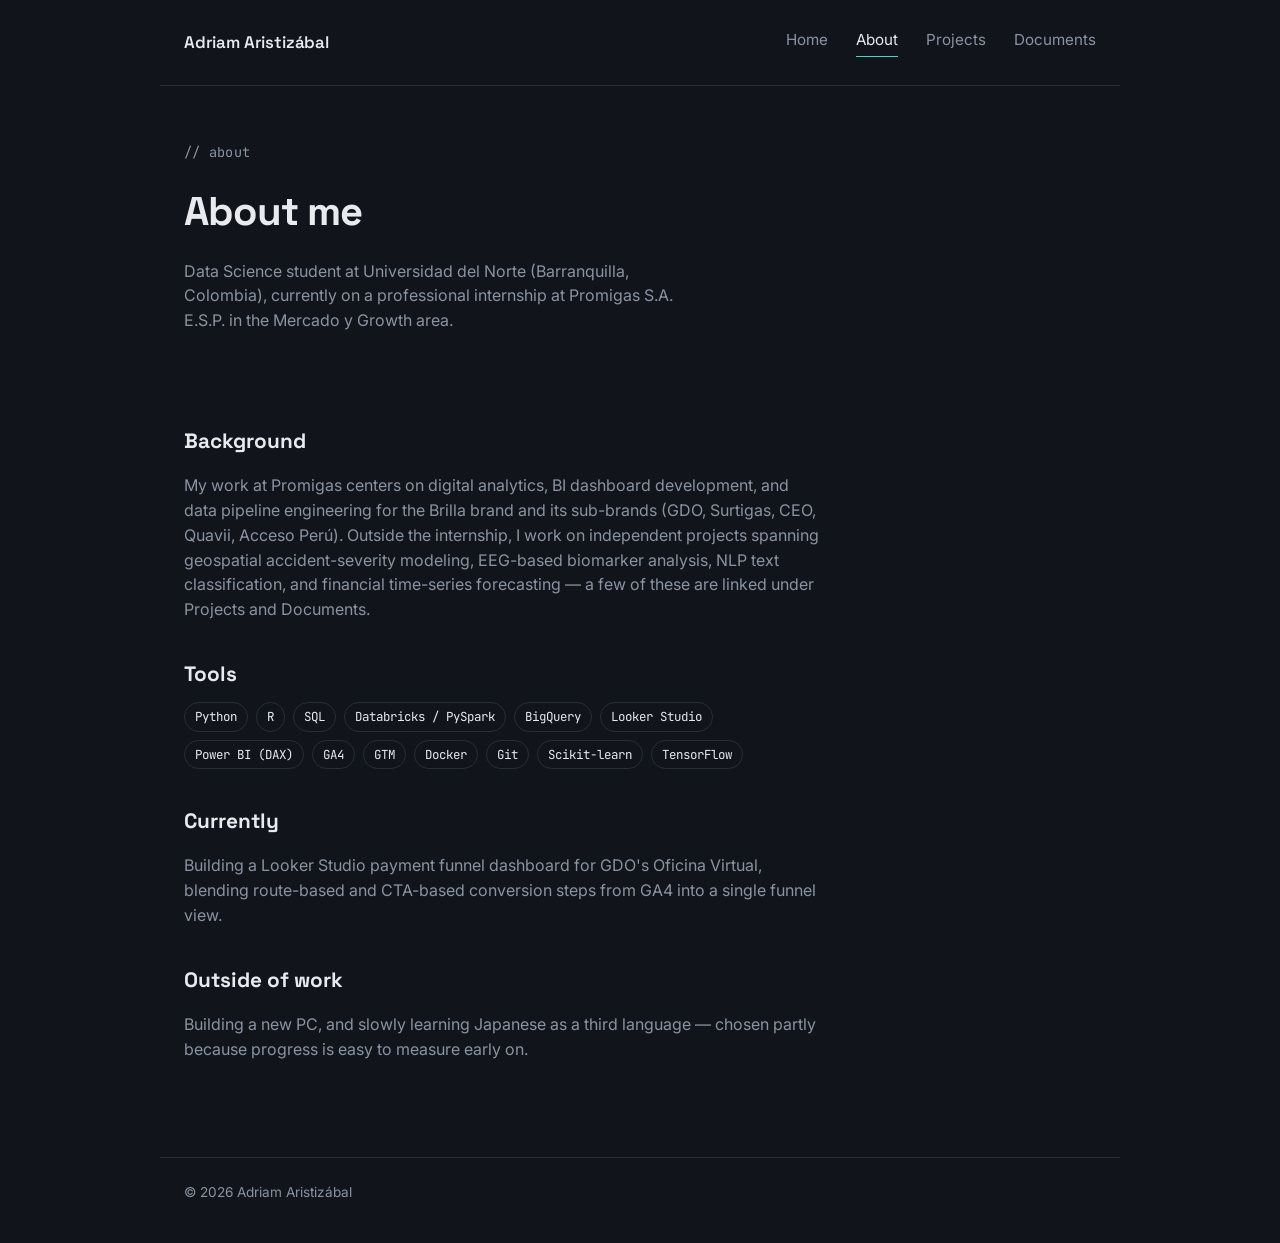
==== about.html @ b163a846 "initial commit" ====
<!doctype html>
<html lang="es">
<head>
  <meta charset="UTF-8">
  <meta name="viewport" content="width=device-width, initial-scale=1.0">
  <title>About — Adriam Aristizábal</title>
  <link rel="preconnect" href="https://fonts.googleapis.com">
  <link rel="preconnect" href="https://fonts.gstatic.com" crossorigin>
  <link href="https://fonts.googleapis.com/css2?family=Space+Grotesk:wght@500;600;700&family=Inter:wght@400;500;600&family=JetBrains+Mono:wght@400;500&display=swap" rel="stylesheet">
  <link rel="stylesheet" href="style.css">
</head>
<body>

  <header class="site-header">
    <a class="brand" href="index.html">Adriam Aristizábal</a>
    <nav class="nav">
      <a href="index.html">Home</a>
      <a href="about.html" aria-current="page">About</a>
      <a href="projects.html">Projects</a>
      <a href="documents.html">Documents</a>
    </nav>
  </header>

  <main>
    <section class="page-hero">
      <p class="eyebrow">// about</p>
      <h1>About me</h1>
      <p>Data Science student at Universidad del Norte (Barranquilla, Colombia), currently on a professional internship at Promigas S.A. E.S.P. in the Mercado y Growth area.</p>
    </section>

    <section class="content-block">
      <h2>Background</h2>
      <p>My work at Promigas centers on digital analytics, BI dashboard development, and data pipeline engineering for the Brilla brand and its sub-brands (GDO, Surtigas, CEO, Quavii, Acceso Perú). Outside the internship, I work on independent projects spanning geospatial accident-severity modeling, EEG-based biomarker analysis, NLP text classification, and financial time-series forecasting — a few of these are linked under Projects and Documents.</p>

      <h2>Tools</h2>
      <div class="tag-row">
        <span class="tag">Python</span>
        <span class="tag">R</span>
        <span class="tag">SQL</span>
        <span class="tag">Databricks / PySpark</span>
        <span class="tag">BigQuery</span>
        <span class="tag">Looker Studio</span>
        <span class="tag">Power BI (DAX)</span>
        <span class="tag">GA4</span>
        <span class="tag">GTM</span>
        <span class="tag">Docker</span>
        <span class="tag">Git</span>
        <span class="tag">Scikit-learn</span>
        <span class="tag">TensorFlow</span>
      </div>

      <h2>Currently</h2>
      <p>Building a Looker Studio payment funnel dashboard for GDO's Oficina Virtual, blending route-based and CTA-based conversion steps from GA4 into a single funnel view.</p>

      <h2>Outside of work</h2>
      <p>Building a new PC, and slowly learning Japanese as a third language — chosen partly because progress is easy to measure early on.</p>
    </section>
  </main>

  <footer class="site-footer">
    <span>&copy; <span id="year"></span> Adriam Aristizábal</span>
  </footer>

  <script>document.getElementById('year').textContent = new Date().getFullYear();</script>
</body>
</html>
---- style.css ----
/* ============================================
   Tokens
   ============================================ */
:root {
  --bg: #11151b;
  --surface: #1a2029;
  --surface-hover: #212a37;
  --border: #262e3b;
  --text: #e8eaed;
  --text-muted: #8a93a3;
  --accent: #4fd1c5;
  --accent-dim: rgba(79, 209, 197, 0.14);

  --font-display: 'Space Grotesk', 'Segoe UI', sans-serif;
  --font-body: 'Inter', 'Segoe UI', sans-serif;
  --font-mono: 'JetBrains Mono', 'Courier New', monospace;
}

* { box-sizing: border-box; }

html { scroll-behavior: smooth; }

body {
  margin: 0;
  background: var(--bg);
  color: var(--text);
  font-family: var(--font-body);
  line-height: 1.55;
  -webkit-font-smoothing: antialiased;
}

a { color: inherit; text-decoration: none; }

img { max-width: 100%; display: block; }

/* ============================================
   Header / Nav
   ============================================ */
.site-header {
  display: flex;
  align-items: center;
  justify-content: space-between;
  max-width: 960px;
  margin: 0 auto;
  padding: 28px 24px;
  border-bottom: 1px solid var(--border);
}

.brand {
  font-family: var(--font-display);
  font-weight: 600;
  font-size: 1.05rem;
  letter-spacing: -0.01em;
}

.nav {
  display: flex;
  gap: 28px;
  font-size: 0.95rem;
}

.nav a {
  color: var(--text-muted);
  transition: color 0.15s ease;
  padding-bottom: 4px;
  border-bottom: 1px solid transparent;
}

.nav a:hover,
.nav a[aria-current="page"] {
  color: var(--text);
  border-bottom-color: var(--accent);
}

/* ============================================
   Main / Hero
   ============================================ */
main {
  max-width: 960px;
  margin: 0 auto;
  padding: 0 24px;
}

.hero {
  padding: 72px 0 48px;
  max-width: 640px;
}

.eyebrow {
  font-family: var(--font-mono);
  color: var(--accent);
  font-size: 0.85rem;
  margin: 0 0 18px;
  letter-spacing: 0.02em;
}

.hero h1 {
  font-family: var(--font-display);
  font-size: clamp(2.2rem, 5vw, 3.2rem);
  line-height: 1.12;
  letter-spacing: -0.02em;
  margin: 0 0 20px;
}

.hero-sub {
  color: var(--text-muted);
  font-size: 1.05rem;
  max-width: 46ch;
}

.page-hero {
  padding: 56px 0 40px;
  max-width: 640px;
}

.page-hero h1 {
  font-family: var(--font-display);
  font-size: clamp(1.9rem, 4vw, 2.5rem);
  letter-spacing: -0.02em;
  margin: 0 0 14px;
}

.page-hero p {
  color: var(--text-muted);
  max-width: 52ch;
}

/* ============================================
   Cards (index nav)
   ============================================ */
.cards {
  display: grid;
  grid-template-columns: repeat(auto-fit, minmax(220px, 1fr));
  gap: 16px;
  padding-bottom: 80px;
}

.card {
  display: block;
  background: var(--surface);
  border: 1px solid var(--border);
  border-radius: 10px;
  padding: 22px 22px 24px;
  transition: background 0.15s ease, border-color 0.15s ease, transform 0.15s ease;
}

.card:hover {
  background: var(--surface-hover);
  border-color: var(--accent);
  transform: translateY(-2px);
}

.card-path {
  display: inline-block;
  font-family: var(--font-mono);
  font-size: 0.78rem;
  color: var(--accent);
  background: var(--accent-dim);
  padding: 3px 8px;
  border-radius: 5px;
  margin-bottom: 14px;
}

.card h2 {
  font-family: var(--font-display);
  font-size: 1.15rem;
  margin: 0 0 8px;
}

.card p {
  color: var(--text-muted);
  font-size: 0.92rem;
  margin: 0;
}

/* ============================================
   About / Projects content
   ============================================ */
.content-block {
  padding-bottom: 80px;
  max-width: 640px;
}

.content-block h2 {
  font-family: var(--font-display);
  font-size: 1.3rem;
  margin: 36px 0 12px;
}

.content-block p {
  color: var(--text-muted);
}

.tag-row {
  display: flex;
  flex-wrap: wrap;
  gap: 8px;
  margin-top: 8px;
}

.tag {
  font-family: var(--font-mono);
  font-size: 0.78rem;
  color: var(--text);
  border: 1px solid var(--border);
  padding: 4px 10px;
  border-radius: 999px;
}

.project-row {
  border: 1px solid var(--border);
  border-radius: 10px;
  padding: 20px 22px;
  margin-bottom: 14px;
  background: var(--surface);
}

.project-row h3 {
  font-family: var(--font-display);
  font-size: 1.05rem;
  margin: 0 0 8px;
}

.project-row p {
  color: var(--text-muted);
  font-size: 0.92rem;
  margin: 0;
}

/* ============================================
   Documents (PDF list)
   ============================================ */
.doc-list {
  padding-bottom: 80px;
  max-width: 640px;
}

.doc-row {
  display: flex;
  align-items: center;
  gap: 16px;
  padding: 16px 4px;
  border-bottom: 1px solid var(--border);
}

.doc-icon {
  font-family: var(--font-mono);
  font-size: 0.72rem;
  color: var(--accent);
  background: var(--accent-dim);
  padding: 4px 7px;
  border-radius: 5px;
  flex-shrink: 0;
}

.doc-info {
  flex: 1;
  min-width: 0;
}

.doc-name {
  display: block;
  font-size: 0.98rem;
}

.doc-meta {
  display: block;
  font-family: var(--font-mono);
  font-size: 0.78rem;
  color: var(--text-muted);
  margin-top: 2px;
}

.doc-download {
  font-size: 0.88rem;
  color: var(--bg);
  background: var(--accent);
  padding: 7px 14px;
  border-radius: 6px;
  font-weight: 500;
  transition: opacity 0.15s ease;
  flex-shrink: 0;
}

.doc-download:hover { opacity: 0.85; }

.doc-note {
  font-family: var(--font-mono);
  font-size: 0.82rem;
  color: var(--text-muted);
  border: 1px dashed var(--border);
  border-radius: 8px;
  padding: 14px 16px;
  margin-top: 24px;
}

/* ============================================
   Footer
   ============================================ */
.site-footer {
  max-width: 960px;
  margin: 0 auto;
  padding: 24px 24px 40px;
  color: var(--text-muted);
  font-size: 0.85rem;
  border-top: 1px solid var(--border);
}

/* ============================================
   Accessibility / motion
   ============================================ */
a:focus-visible,
button:focus-visible {
  outline: 2px solid var(--accent);
  outline-offset: 2px;
}

@media (prefers-reduced-motion: reduce) {
  * { transition: none !important; }
  html { scroll-behavior: auto; }
}

@media (max-width: 640px) {
  .site-header { flex-direction: column; align-items: flex-start; gap: 14px; }
  .nav { gap: 20px; }
  .doc-row { flex-wrap: wrap; }
}
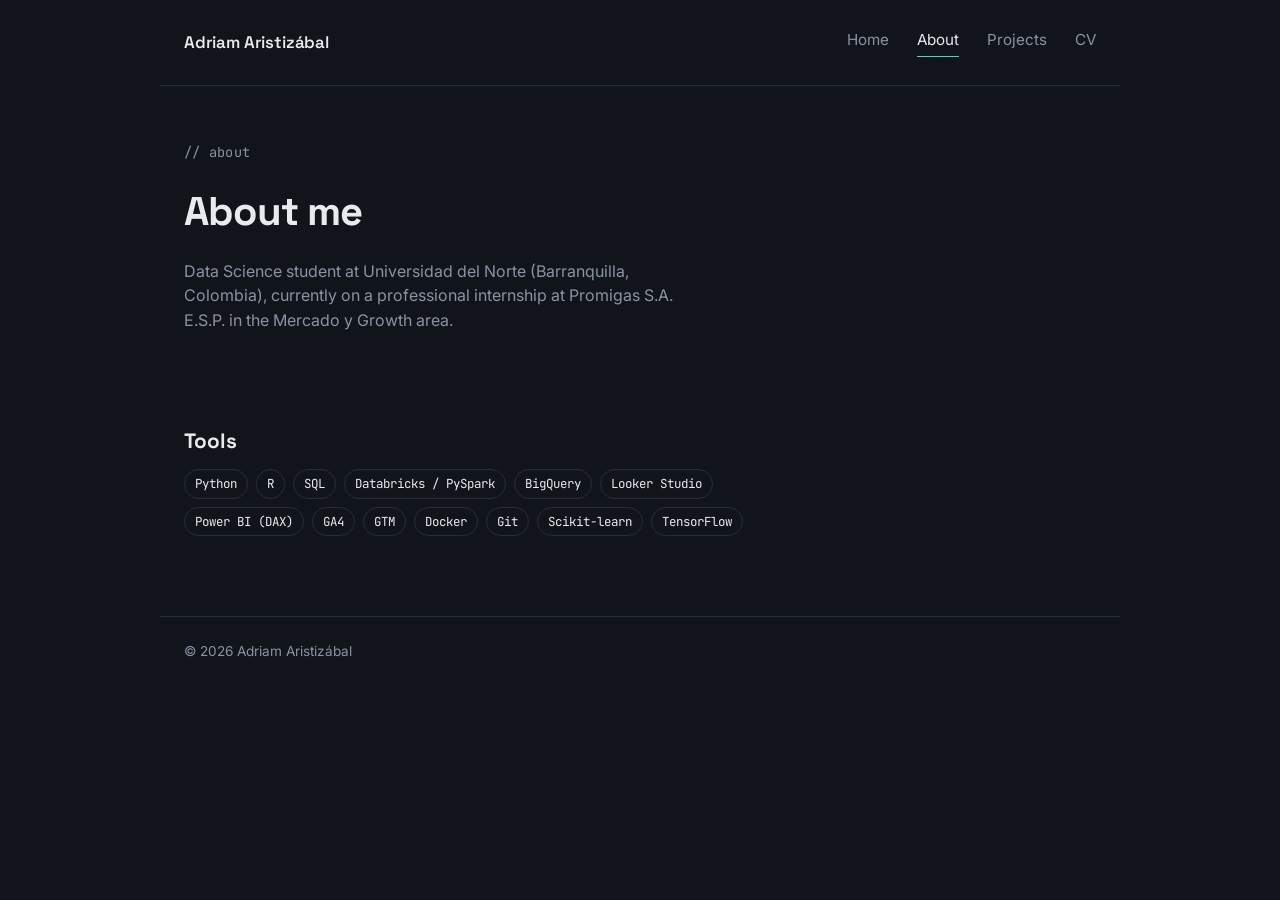
==== commit fa2bc71d: "fix to the pdf section and about" ====
--- a/about.html
+++ b/about.html
@@ -17,7 +17,7 @@
       <a href="index.html">Home</a>
       <a href="about.html" aria-current="page">About</a>
       <a href="projects.html">Projects</a>
-      <a href="documents.html">Documents</a>
+      <a href="documents.html">CV</a>
     </nav>
   </header>
 
@@ -29,9 +29,6 @@
     </section>
 
     <section class="content-block">
-      <h2>Background</h2>
-      <p>My work at Promigas centers on digital analytics, BI dashboard development, and data pipeline engineering for the Brilla brand and its sub-brands (GDO, Surtigas, CEO, Quavii, Acceso Perú). Outside the internship, I work on independent projects spanning geospatial accident-severity modeling, EEG-based biomarker analysis, NLP text classification, and financial time-series forecasting — a few of these are linked under Projects and Documents.</p>
-
       <h2>Tools</h2>
       <div class="tag-row">
         <span class="tag">Python</span>
@@ -48,12 +45,6 @@
         <span class="tag">Scikit-learn</span>
         <span class="tag">TensorFlow</span>
       </div>
-
-      <h2>Currently</h2>
-      <p>Building a Looker Studio payment funnel dashboard for GDO's Oficina Virtual, blending route-based and CTA-based conversion steps from GA4 into a single funnel view.</p>
-
-      <h2>Outside of work</h2>
-      <p>Building a new PC, and slowly learning Japanese as a third language — chosen partly because progress is easy to measure early on.</p>
     </section>
   </main>
 
